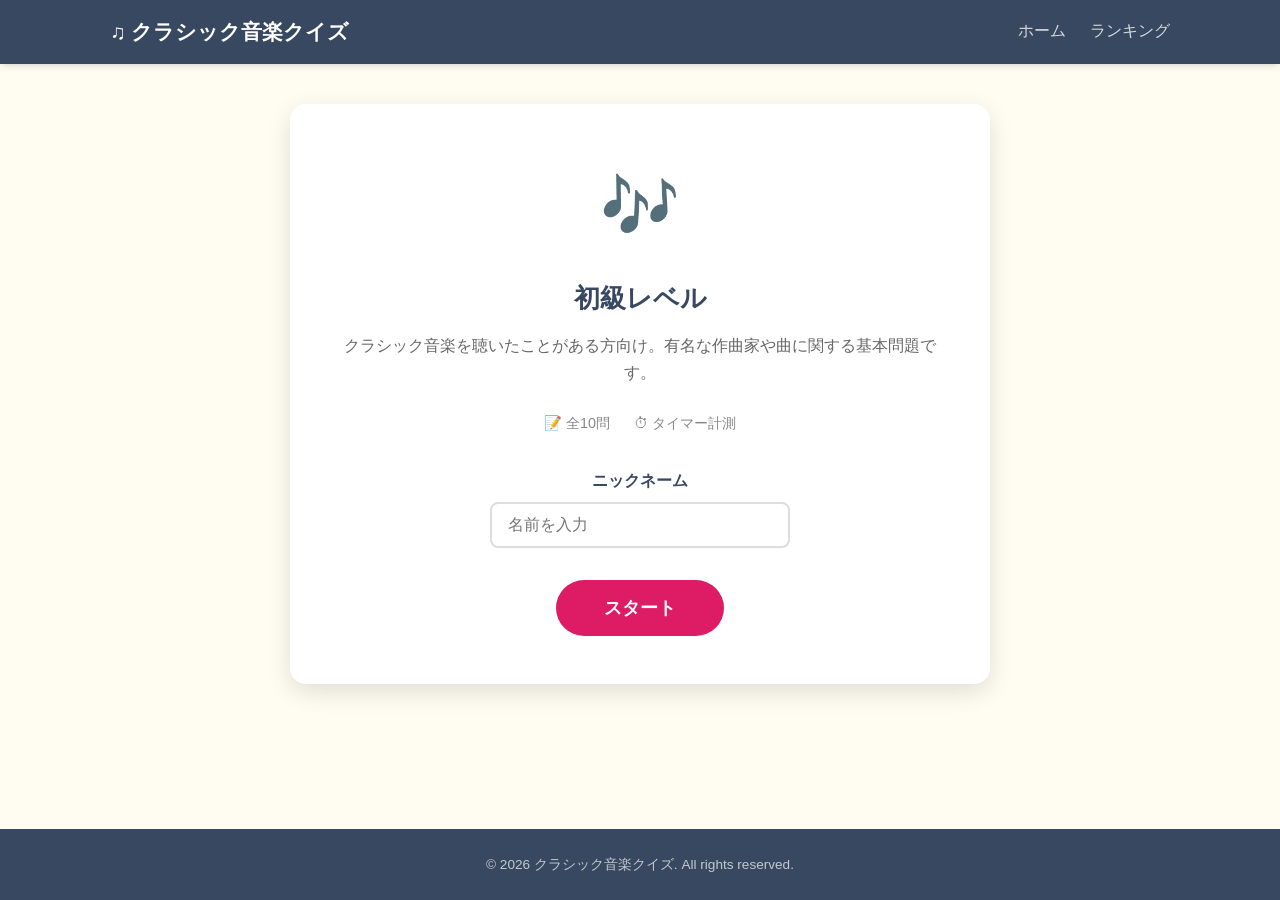
==== quiz.html @ c0683803 "初回コミット: クラシック音楽クイズサイト Co-Authored-By: Claude Opus 4.6 <noreply@anthropic.com>" ====
<!DOCTYPE html>
<html lang="ja">
<head>
  <meta charset="UTF-8">
  <meta name="viewport" content="width=device-width, initial-scale=1.0">
  <title>クイズ | クラシック音楽クイズ</title>
  <link rel="stylesheet" href="css/style.css">
</head>
<body>
  <header class="header">
    <div class="header-inner">
      <h1 class="logo">&#9835; クラシック音楽クイズ</h1>
      <nav class="nav">
        <a href="index.html" class="nav-link">ホーム</a>
        <a href="ranking.html" class="nav-link">ランキング</a>
      </nav>
    </div>
  </header>

  <main>
    <div class="container quiz-container">
      <!-- スタート画面 -->
      <div id="quiz-start" class="quiz-start">
        <div class="start-card">
          <div class="start-icon" id="start-icon"></div>
          <h2 id="start-level-name"></h2>
          <p id="start-level-desc"></p>
          <div class="start-info">
            <span>&#128221; 全10問</span>
            <span>&#9201; タイマー計測</span>
          </div>
          <div class="name-input-area">
            <label for="player-name">ニックネーム</label>
            <input type="text" id="player-name" placeholder="名前を入力" maxlength="20">
          </div>
          <button id="start-btn" class="btn btn-primary btn-large">スタート</button>
        </div>
      </div>

      <!-- クイズ画面 -->
      <div id="quiz-play" class="quiz-play hidden">
        <div class="quiz-header">
          <div class="quiz-progress">
            <span id="current-question">1</span> / <span id="total-questions">10</span>
          </div>
          <div class="quiz-timer">
            <span class="timer-icon">&#9201;</span>
            <span id="timer">00:00</span>
          </div>
          <div class="quiz-score">
            正解: <span id="score">0</span>
          </div>
        </div>
        <div class="progress-bar">
          <div class="progress-fill" id="progress-fill"></div>
        </div>
        <div class="question-card">
          <h3 class="question-number" id="question-number">Q1</h3>
          <p class="question-text" id="question-text"></p>
          <div class="choices" id="choices"></div>
        </div>
        <div class="answer-feedback hidden" id="answer-feedback">
          <div class="feedback-icon" id="feedback-icon"></div>
          <p class="feedback-text" id="feedback-text"></p>
          <p class="feedback-explanation" id="feedback-explanation"></p>
          <button id="next-btn" class="btn btn-primary">次の問題</button>
        </div>
      </div>

      <!-- 結果画面 -->
      <div id="quiz-result" class="quiz-result hidden">
        <div class="result-card">
          <h2 class="result-title">クイズ結果</h2>
          <div class="result-level" id="result-level"></div>
          <div class="result-stats">
            <div class="stat-item">
              <div class="stat-value" id="result-score">0</div>
              <div class="stat-label">正解数</div>
            </div>
            <div class="stat-item">
              <div class="stat-value" id="result-total">10</div>
              <div class="stat-label">問題数</div>
            </div>
            <div class="stat-item">
              <div class="stat-value" id="result-time">00:00</div>
              <div class="stat-label">タイム</div>
            </div>
          </div>
          <div class="result-message" id="result-message"></div>
          <div class="result-actions">
            <a href="" id="retry-btn" class="btn btn-primary">もう一度挑戦</a>
            <a href="ranking.html" class="btn btn-secondary">ランキングを見る</a>
            <a href="index.html" class="btn btn-outline">ホームに戻る</a>
          </div>
        </div>
      </div>
    </div>
  </main>

  <footer class="footer">
    <div class="container">
      <p>&copy; 2026 クラシック音楽クイズ. All rights reserved.</p>
    </div>
  </footer>

  <script src="js/questions.js"></script>
  <script src="js/quiz.js"></script>
</body>
</html>
---- css/style.css ----
/* =====================================================
   クラシック音楽クイズ - スタイルシート
   リベシティ公式サイト参考デザイン
   ===================================================== */

/* --- リセット & ベース --- */
*,
*::before,
*::after {
  margin: 0;
  padding: 0;
  box-sizing: border-box;
}

:root {
  --color-primary: #384860;
  --color-accent: #de1b65;
  --color-green: #478e21;
  --color-orange: #ffa30d;
  --color-red: #ff6060;
  --color-purple: #7a329e;
  --color-bg: #fffcf2;
  --color-white: #ffffff;
  --color-light: #f7f7f7;
  --color-card: #F2F5F8;
  --color-text: #333333;
  --color-heading: #384860;
  --color-link: #478e21;
  --radius-sm: 4px;
  --radius-md: 8px;
  --radius-lg: 16px;
  --radius-pill: 80px;
  --shadow: 0 2px 8px rgba(0, 0, 0, 0.1), 0 4px 4px -4px rgba(0, 0, 0, 0.1);
  --shadow-lg: 0 8px 24px rgba(0, 0, 0, 0.12);
  --transition: all 0.25s ease;
  --font-main: "Helvetica Neue", Arial, "Hiragino Kaku Gothic ProN", "Hiragino Sans", Meiryo, sans-serif;
}

html {
  scroll-behavior: smooth;
}

body {
  font-family: var(--font-main);
  color: var(--color-text);
  background-color: var(--color-bg);
  line-height: 1.7;
  min-height: 100vh;
  display: flex;
  flex-direction: column;
}

main {
  flex: 1;
}

a {
  text-decoration: none;
  color: var(--color-link);
  transition: var(--transition);
}

a:hover {
  opacity: 0.8;
}

ul {
  list-style: none;
}

.container {
  max-width: 1100px;
  margin: 0 auto;
  padding: 0 20px;
}

/* --- ヘッダー --- */
.header {
  background: var(--color-primary);
  color: var(--color-white);
  position: sticky;
  top: 0;
  z-index: 100;
  box-shadow: var(--shadow);
}

.header-inner {
  max-width: 1100px;
  margin: 0 auto;
  padding: 0 20px;
  display: flex;
  align-items: center;
  justify-content: space-between;
  height: 64px;
}

.logo {
  font-size: 1.3rem;
  font-weight: bold;
  color: var(--color-white);
}

.nav {
  display: flex;
  gap: 24px;
}

.nav-link {
  color: rgba(255, 255, 255, 0.8);
  font-weight: 500;
  padding: 4px 0;
  border-bottom: 2px solid transparent;
}

.nav-link:hover,
.nav-link.active {
  color: var(--color-white);
  opacity: 1;
  border-bottom-color: var(--color-orange);
}

/* --- ヒーローセクション --- */
.hero {
  background: linear-gradient(135deg, var(--color-primary) 0%, #2a3a50 100%);
  color: var(--color-white);
  text-align: center;
  padding: 80px 20px;
}

.hero-title {
  font-size: 2.2rem;
  font-weight: bold;
  margin-bottom: 16px;
  line-height: 1.4;
}

.hero-subtitle {
  font-size: 1.1rem;
  opacity: 0.85;
  line-height: 1.8;
}

/* --- セクション共通 --- */
.section-title {
  text-align: center;
  font-size: 1.6rem;
  color: var(--color-heading);
  margin-bottom: 40px;
  position: relative;
}

.section-title::after {
  content: "";
  display: block;
  width: 60px;
  height: 3px;
  background: var(--color-accent);
  margin: 12px auto 0;
  border-radius: 2px;
}

/* --- 難易度選択カード --- */
.level-section {
  padding: 80px 0;
}

.level-grid {
  display: grid;
  grid-template-columns: repeat(3, 1fr);
  gap: 24px;
}

.level-card {
  background: var(--color-white);
  border-radius: var(--radius-lg);
  padding: 40px 28px;
  text-align: center;
  box-shadow: var(--shadow);
  transition: var(--transition);
  border-top: 4px solid transparent;
}

.level-card:hover {
  transform: translateY(-4px);
  box-shadow: var(--shadow-lg);
}

.level-beginner { border-top-color: var(--color-green); }
.level-intermediate { border-top-color: var(--color-orange); }
.level-advanced { border-top-color: var(--color-accent); }

.level-icon {
  font-size: 3rem;
  margin-bottom: 16px;
}

.level-name {
  font-size: 1.4rem;
  color: var(--color-heading);
  margin-bottom: 12px;
}

.level-desc {
  font-size: 0.9rem;
  color: #666;
  margin-bottom: 20px;
  line-height: 1.7;
}

.level-info {
  display: flex;
  flex-direction: column;
  gap: 6px;
  font-size: 0.85rem;
  color: #888;
  margin-bottom: 24px;
}

/* --- ボタン --- */
.btn {
  display: inline-block;
  padding: 12px 32px;
  border-radius: var(--radius-pill);
  font-weight: bold;
  font-size: 1rem;
  cursor: pointer;
  border: none;
  transition: var(--transition);
  text-align: center;
}

.btn:hover {
  opacity: 0.85;
  transform: translateY(-1px);
}

.btn-primary {
  background: var(--color-accent);
  color: var(--color-white);
}

.btn-secondary {
  background: var(--color-primary);
  color: var(--color-white);
}

.btn-outline {
  background: transparent;
  color: var(--color-primary);
  border: 2px solid var(--color-primary);
}

.btn-beginner {
  background: var(--color-green);
  color: var(--color-white);
}

.btn-intermediate {
  background: var(--color-orange);
  color: var(--color-white);
}

.btn-advanced {
  background: var(--color-accent);
  color: var(--color-white);
}

.btn-large {
  padding: 16px 48px;
  font-size: 1.1rem;
}

.btn-small {
  padding: 8px 20px;
  font-size: 0.85rem;
}

/* --- ルールセクション --- */
.rules-section {
  padding: 80px 0;
  background: var(--color-light);
}

.rules-grid {
  display: grid;
  grid-template-columns: repeat(3, 1fr);
  gap: 24px;
}

.rule-card {
  background: var(--color-white);
  border-radius: var(--radius-md);
  padding: 32px 24px;
  text-align: center;
  box-shadow: var(--shadow);
}

.rule-number {
  width: 48px;
  height: 48px;
  line-height: 48px;
  border-radius: 50%;
  background: var(--color-accent);
  color: var(--color-white);
  font-weight: bold;
  font-size: 1.2rem;
  margin: 0 auto 16px;
}

.rule-card h4 {
  color: var(--color-heading);
  margin-bottom: 8px;
  font-size: 1.05rem;
}

.rule-card p {
  font-size: 0.9rem;
  color: #666;
}

/* --- クイズページ --- */
.quiz-container {
  padding: 40px 0 80px;
  max-width: 700px;
}

.hidden {
  display: none !important;
}

/* スタート画面 */
.start-card {
  background: var(--color-white);
  border-radius: var(--radius-lg);
  padding: 48px 40px;
  text-align: center;
  box-shadow: var(--shadow-lg);
}

.start-icon {
  font-size: 4rem;
  margin-bottom: 16px;
}

.start-card h2 {
  font-size: 1.6rem;
  color: var(--color-heading);
  margin-bottom: 12px;
}

.start-card p {
  color: #666;
  margin-bottom: 24px;
}

.start-info {
  display: flex;
  justify-content: center;
  gap: 24px;
  font-size: 0.9rem;
  color: #888;
  margin-bottom: 32px;
}

.name-input-area {
  margin-bottom: 32px;
}

.name-input-area label {
  display: block;
  font-weight: bold;
  color: var(--color-heading);
  margin-bottom: 8px;
}

.name-input-area input {
  width: 100%;
  max-width: 300px;
  padding: 12px 16px;
  border: 2px solid #ddd;
  border-radius: var(--radius-md);
  font-size: 1rem;
  font-family: var(--font-main);
  transition: var(--transition);
}

.name-input-area input:focus {
  outline: none;
  border-color: var(--color-accent);
}

/* クイズ画面 */
.quiz-header {
  display: flex;
  justify-content: space-between;
  align-items: center;
  margin-bottom: 8px;
  font-weight: bold;
  color: var(--color-heading);
}

.quiz-timer {
  font-size: 1.2rem;
  color: var(--color-accent);
}

.timer-icon {
  margin-right: 4px;
}

.progress-bar {
  width: 100%;
  height: 6px;
  background: #e0e0e0;
  border-radius: 3px;
  margin-bottom: 32px;
  overflow: hidden;
}

.progress-fill {
  height: 100%;
  background: linear-gradient(90deg, var(--color-green), var(--color-orange));
  border-radius: 3px;
  transition: width 0.3s ease;
  width: 0%;
}

.question-card {
  background: var(--color-white);
  border-radius: var(--radius-lg);
  padding: 36px 32px;
  box-shadow: var(--shadow);
  margin-bottom: 20px;
}

.question-number {
  color: var(--color-accent);
  font-size: 1rem;
  margin-bottom: 12px;
}

.question-text {
  font-size: 1.15rem;
  color: var(--color-heading);
  font-weight: 600;
  line-height: 1.7;
  margin-bottom: 28px;
}

.choices {
  display: flex;
  flex-direction: column;
  gap: 12px;
}

.choice-btn {
  width: 100%;
  padding: 14px 20px;
  border: 2px solid #e0e0e0;
  border-radius: var(--radius-md);
  background: var(--color-white);
  font-size: 1rem;
  font-family: var(--font-main);
  color: var(--color-text);
  cursor: pointer;
  transition: var(--transition);
  text-align: left;
}

.choice-btn:hover {
  border-color: var(--color-primary);
  background: var(--color-card);
}

.choice-btn.correct {
  border-color: var(--color-green);
  background: #e8f5e1;
  color: var(--color-green);
  font-weight: bold;
}

.choice-btn.wrong {
  border-color: var(--color-red);
  background: #ffeaea;
  color: var(--color-red);
}

.choice-btn:disabled {
  cursor: default;
  opacity: 0.7;
}

.choice-btn:disabled:hover {
  transform: none;
}

/* 回答フィードバック */
.answer-feedback {
  background: var(--color-white);
  border-radius: var(--radius-lg);
  padding: 28px 32px;
  text-align: center;
  box-shadow: var(--shadow);
  animation: fadeIn 0.3s ease;
}

.feedback-icon {
  font-size: 2.5rem;
  margin-bottom: 8px;
}

.feedback-text {
  font-size: 1.2rem;
  font-weight: bold;
  margin-bottom: 8px;
}

.feedback-text.correct {
  color: var(--color-green);
}

.feedback-text.wrong {
  color: var(--color-red);
}

.feedback-explanation {
  font-size: 0.9rem;
  color: #666;
  margin-bottom: 20px;
  line-height: 1.7;
}

/* 結果画面 */
.result-card {
  background: var(--color-white);
  border-radius: var(--radius-lg);
  padding: 48px 40px;
  text-align: center;
  box-shadow: var(--shadow-lg);
  animation: fadeIn 0.5s ease;
}

.result-title {
  font-size: 1.8rem;
  color: var(--color-heading);
  margin-bottom: 8px;
}

.result-level {
  display: inline-block;
  padding: 4px 16px;
  border-radius: var(--radius-pill);
  font-size: 0.85rem;
  font-weight: bold;
  color: var(--color-white);
  margin-bottom: 32px;
}

.result-stats {
  display: flex;
  justify-content: center;
  gap: 40px;
  margin-bottom: 32px;
}

.stat-item {
  text-align: center;
}

.stat-value {
  font-size: 2.4rem;
  font-weight: bold;
  color: var(--color-heading);
}

.stat-label {
  font-size: 0.85rem;
  color: #888;
  margin-top: 4px;
}

.result-message {
  font-size: 1.1rem;
  color: var(--color-text);
  margin-bottom: 32px;
  padding: 16px;
  background: var(--color-card);
  border-radius: var(--radius-md);
  line-height: 1.7;
}

.result-actions {
  display: flex;
  flex-direction: column;
  align-items: center;
  gap: 12px;
}

/* --- ランキングページ --- */
.ranking-container {
  padding: 40px 0 80px;
}

.ranking-tabs {
  display: flex;
  justify-content: center;
  gap: 8px;
  margin-bottom: 32px;
}

.tab-btn {
  padding: 10px 28px;
  border: 2px solid var(--color-primary);
  border-radius: var(--radius-pill);
  background: transparent;
  color: var(--color-primary);
  font-weight: bold;
  font-size: 0.95rem;
  cursor: pointer;
  transition: var(--transition);
  font-family: var(--font-main);
}

.tab-btn:hover,
.tab-btn.active {
  background: var(--color-primary);
  color: var(--color-white);
}

.ranking-table-wrap {
  background: var(--color-white);
  border-radius: var(--radius-lg);
  box-shadow: var(--shadow);
  overflow: hidden;
  margin-bottom: 24px;
}

.ranking-table {
  width: 100%;
  border-collapse: collapse;
}

.ranking-table th {
  background: var(--color-primary);
  color: var(--color-white);
  padding: 14px 16px;
  font-size: 0.9rem;
  font-weight: 600;
}

.ranking-table td {
  padding: 14px 16px;
  border-bottom: 1px solid #eee;
  font-size: 0.95rem;
}

.ranking-table tbody tr:hover {
  background: var(--color-card);
}

.rank-col { width: 60px; text-align: center; }
.name-col { text-align: left; }
.score-col { width: 80px; text-align: center; }
.time-col { width: 90px; text-align: center; }
.date-col { width: 110px; text-align: center; }

.rank-medal {
  font-size: 1.3rem;
}

.ranking-empty {
  padding: 60px 20px;
  text-align: center;
  color: #888;
}

.ranking-empty p {
  margin-bottom: 20px;
  line-height: 1.7;
}

.ranking-actions {
  text-align: center;
}

/* --- フッター --- */
.footer {
  background: var(--color-primary);
  color: rgba(255, 255, 255, 0.7);
  text-align: center;
  padding: 24px 20px;
  font-size: 0.85rem;
  margin-top: auto;
}

/* --- アニメーション --- */
@keyframes fadeIn {
  from { opacity: 0; transform: translateY(10px); }
  to { opacity: 1; transform: translateY(0); }
}

/* --- レスポンシブ --- */
@media (max-width: 899px) {
  .level-grid,
  .rules-grid {
    grid-template-columns: 1fr;
    gap: 20px;
  }

  .hero-title {
    font-size: 1.6rem;
  }

  .hero {
    padding: 50px 20px;
  }
}

@media (max-width: 599px) {
  .header-inner {
    height: 56px;
  }

  .logo {
    font-size: 1.1rem;
  }

  .nav {
    gap: 16px;
  }

  .nav-link {
    font-size: 0.9rem;
  }

  .level-section {
    padding: 50px 0;
  }

  .rules-section {
    padding: 50px 0;
  }

  .start-card,
  .result-card {
    padding: 32px 20px;
  }

  .question-card {
    padding: 24px 20px;
  }

  .result-stats {
    gap: 20px;
  }

  .stat-value {
    font-size: 1.8rem;
  }

  .ranking-tabs {
    flex-wrap: wrap;
  }

  .ranking-table th,
  .ranking-table td {
    padding: 10px 8px;
    font-size: 0.82rem;
  }

  .date-col {
    display: none;
  }
}
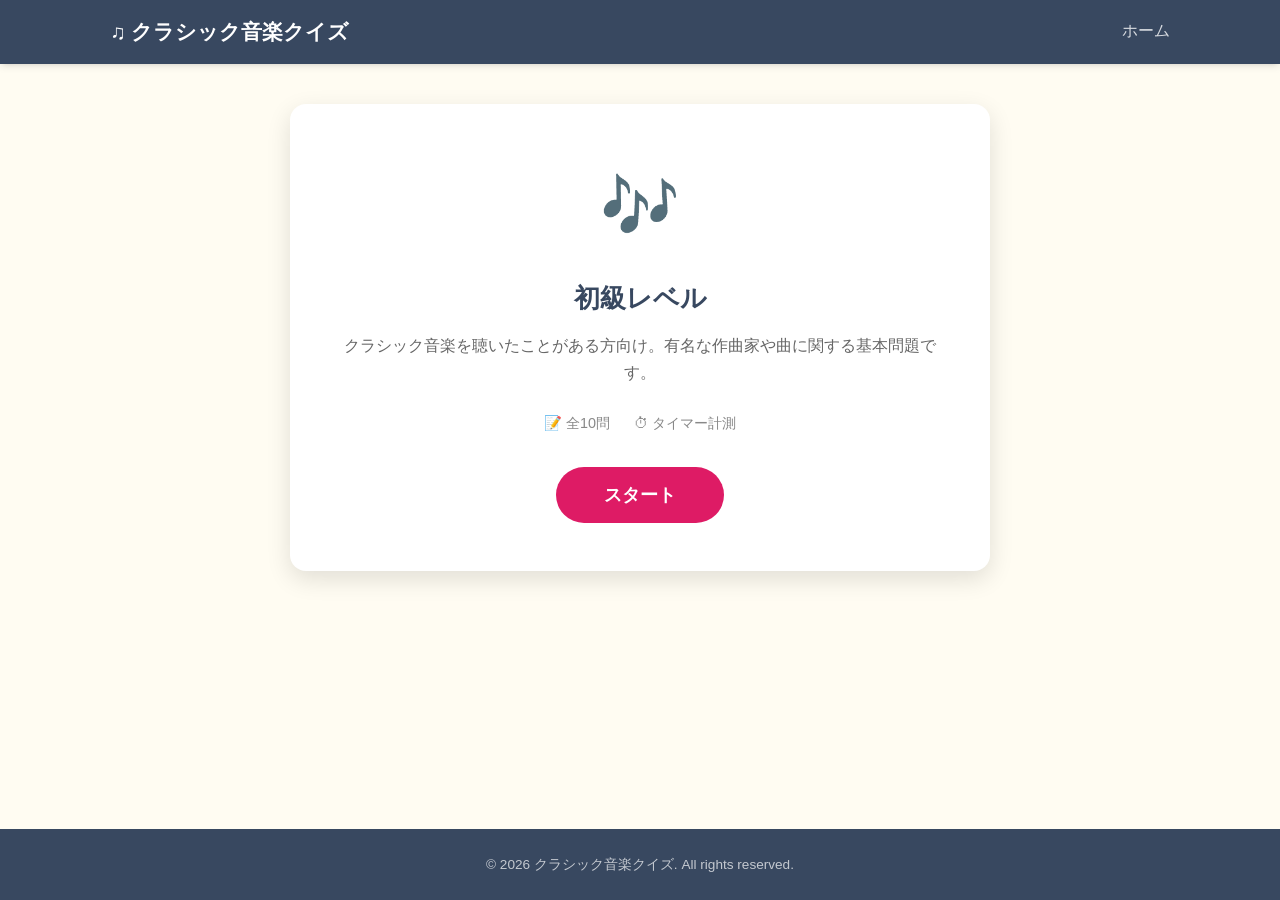
==== commit 9fd330f7: "ランキング機能を削除（localStorage限定のため不要） Co-Authored-By: Claude Opus 4.6 <noreply@anthropic.com>" ====
--- a/quiz.html
+++ b/quiz.html
@@ -12,7 +12,6 @@
       <h1 class="logo">&#9835; クラシック音楽クイズ</h1>
       <nav class="nav">
         <a href="index.html" class="nav-link">ホーム</a>
-        <a href="ranking.html" class="nav-link">ランキング</a>
       </nav>
     </div>
   </header>
@@ -28,10 +27,6 @@
           <div class="start-info">
             <span>&#128221; 全10問</span>
             <span>&#9201; タイマー計測</span>
-          </div>
-          <div class="name-input-area">
-            <label for="player-name">ニックネーム</label>
-            <input type="text" id="player-name" placeholder="名前を入力" maxlength="20">
           </div>
           <button id="start-btn" class="btn btn-primary btn-large">スタート</button>
         </div>
@@ -89,7 +84,6 @@
           <div class="result-message" id="result-message"></div>
           <div class="result-actions">
             <a href="" id="retry-btn" class="btn btn-primary">もう一度挑戦</a>
-            <a href="ranking.html" class="btn btn-secondary">ランキングを見る</a>
             <a href="index.html" class="btn btn-outline">ホームに戻る</a>
           </div>
         </div>
--- a/css/style.css
+++ b/css/style.css
@@ -362,33 +362,6 @@
   margin-bottom: 32px;
 }
 
-.name-input-area {
-  margin-bottom: 32px;
-}
-
-.name-input-area label {
-  display: block;
-  font-weight: bold;
-  color: var(--color-heading);
-  margin-bottom: 8px;
-}
-
-.name-input-area input {
-  width: 100%;
-  max-width: 300px;
-  padding: 12px 16px;
-  border: 2px solid #ddd;
-  border-radius: var(--radius-md);
-  font-size: 1rem;
-  font-family: var(--font-main);
-  transition: var(--transition);
-}
-
-.name-input-area input:focus {
-  outline: none;
-  border-color: var(--color-accent);
-}
-
 /* クイズ画面 */
 .quiz-header {
   display: flex;
@@ -596,93 +569,6 @@
   gap: 12px;
 }
 
-/* --- ランキングページ --- */
-.ranking-container {
-  padding: 40px 0 80px;
-}
-
-.ranking-tabs {
-  display: flex;
-  justify-content: center;
-  gap: 8px;
-  margin-bottom: 32px;
-}
-
-.tab-btn {
-  padding: 10px 28px;
-  border: 2px solid var(--color-primary);
-  border-radius: var(--radius-pill);
-  background: transparent;
-  color: var(--color-primary);
-  font-weight: bold;
-  font-size: 0.95rem;
-  cursor: pointer;
-  transition: var(--transition);
-  font-family: var(--font-main);
-}
-
-.tab-btn:hover,
-.tab-btn.active {
-  background: var(--color-primary);
-  color: var(--color-white);
-}
-
-.ranking-table-wrap {
-  background: var(--color-white);
-  border-radius: var(--radius-lg);
-  box-shadow: var(--shadow);
-  overflow: hidden;
-  margin-bottom: 24px;
-}
-
-.ranking-table {
-  width: 100%;
-  border-collapse: collapse;
-}
-
-.ranking-table th {
-  background: var(--color-primary);
-  color: var(--color-white);
-  padding: 14px 16px;
-  font-size: 0.9rem;
-  font-weight: 600;
-}
-
-.ranking-table td {
-  padding: 14px 16px;
-  border-bottom: 1px solid #eee;
-  font-size: 0.95rem;
-}
-
-.ranking-table tbody tr:hover {
-  background: var(--color-card);
-}
-
-.rank-col { width: 60px; text-align: center; }
-.name-col { text-align: left; }
-.score-col { width: 80px; text-align: center; }
-.time-col { width: 90px; text-align: center; }
-.date-col { width: 110px; text-align: center; }
-
-.rank-medal {
-  font-size: 1.3rem;
-}
-
-.ranking-empty {
-  padding: 60px 20px;
-  text-align: center;
-  color: #888;
-}
-
-.ranking-empty p {
-  margin-bottom: 20px;
-  line-height: 1.7;
-}
-
-.ranking-actions {
-  text-align: center;
-}
-
 /* --- フッター --- */
 .footer {
   background: var(--color-primary);
@@ -758,17 +644,4 @@
     font-size: 1.8rem;
   }
 
-  .ranking-tabs {
-    flex-wrap: wrap;
-  }
-
-  .ranking-table th,
-  .ranking-table td {
-    padding: 10px 8px;
-    font-size: 0.82rem;
-  }
-
-  .date-col {
-    display: none;
-  }
-}
+}
